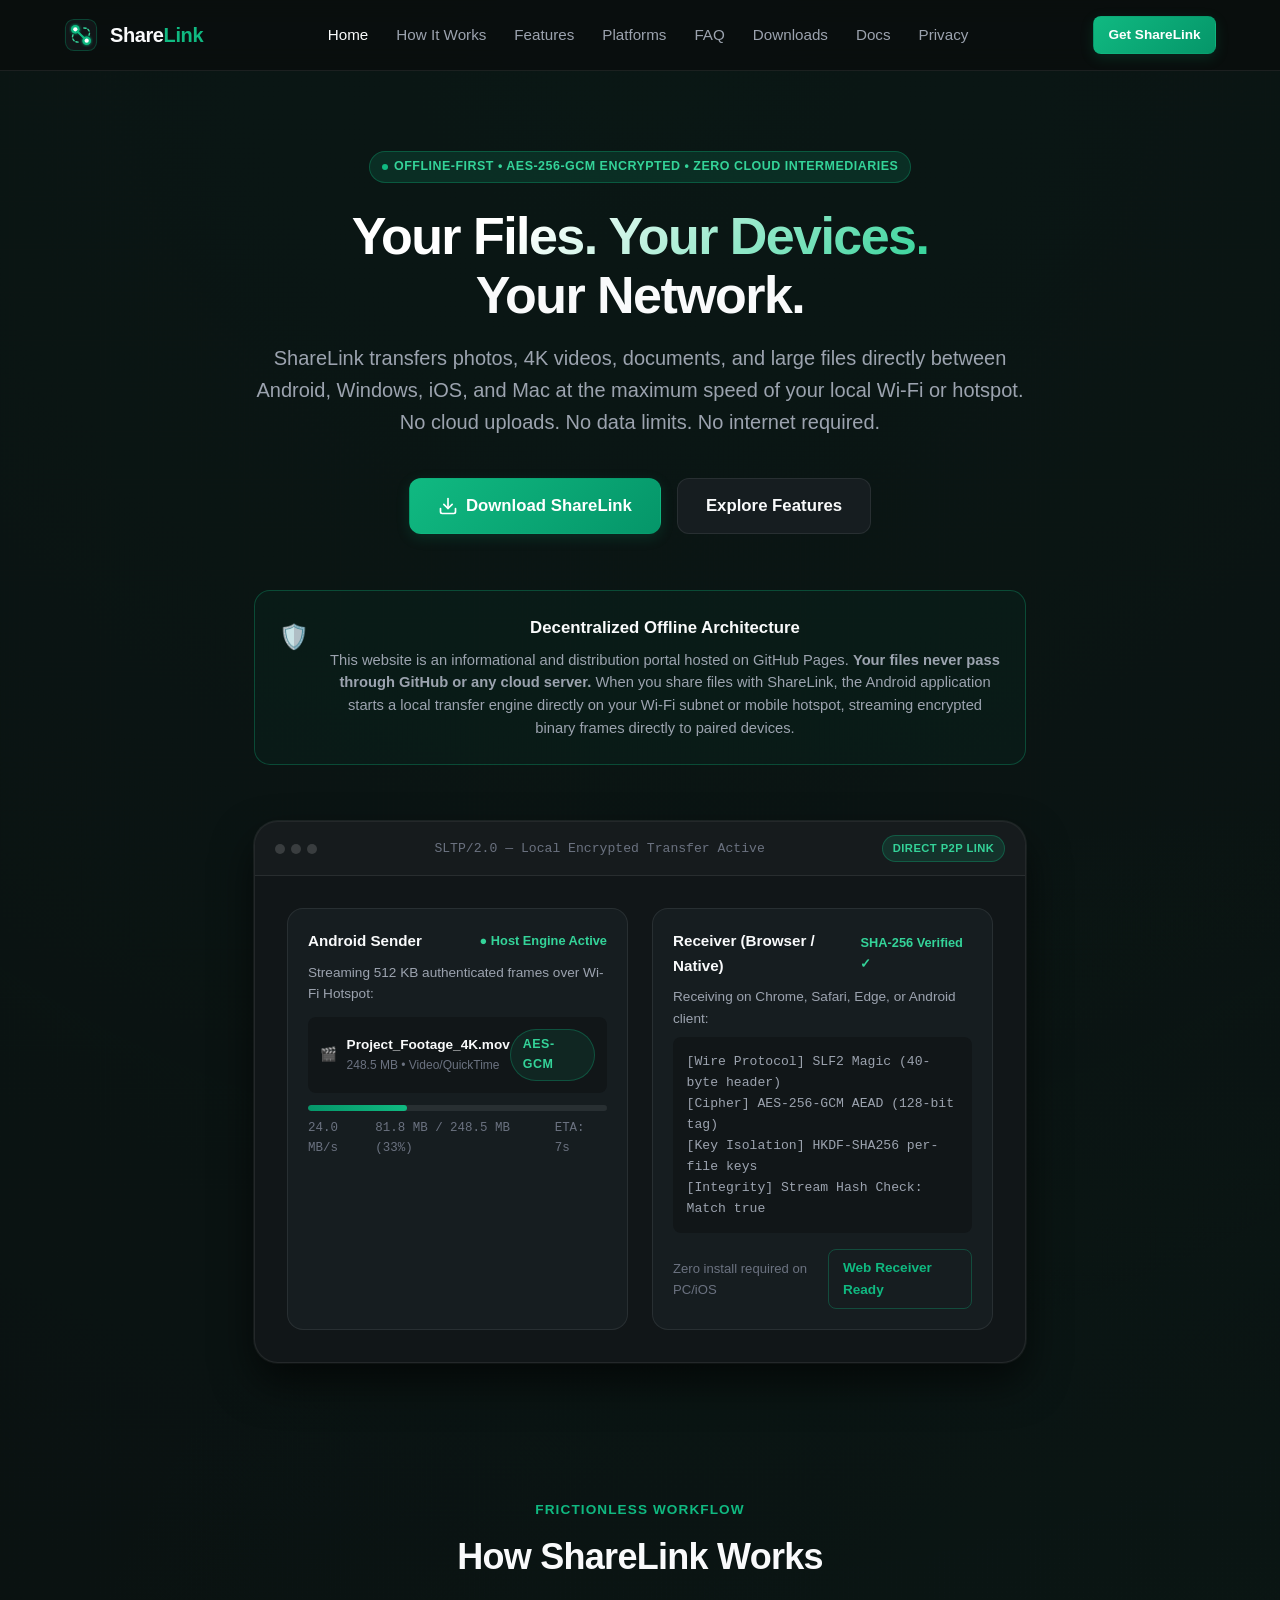
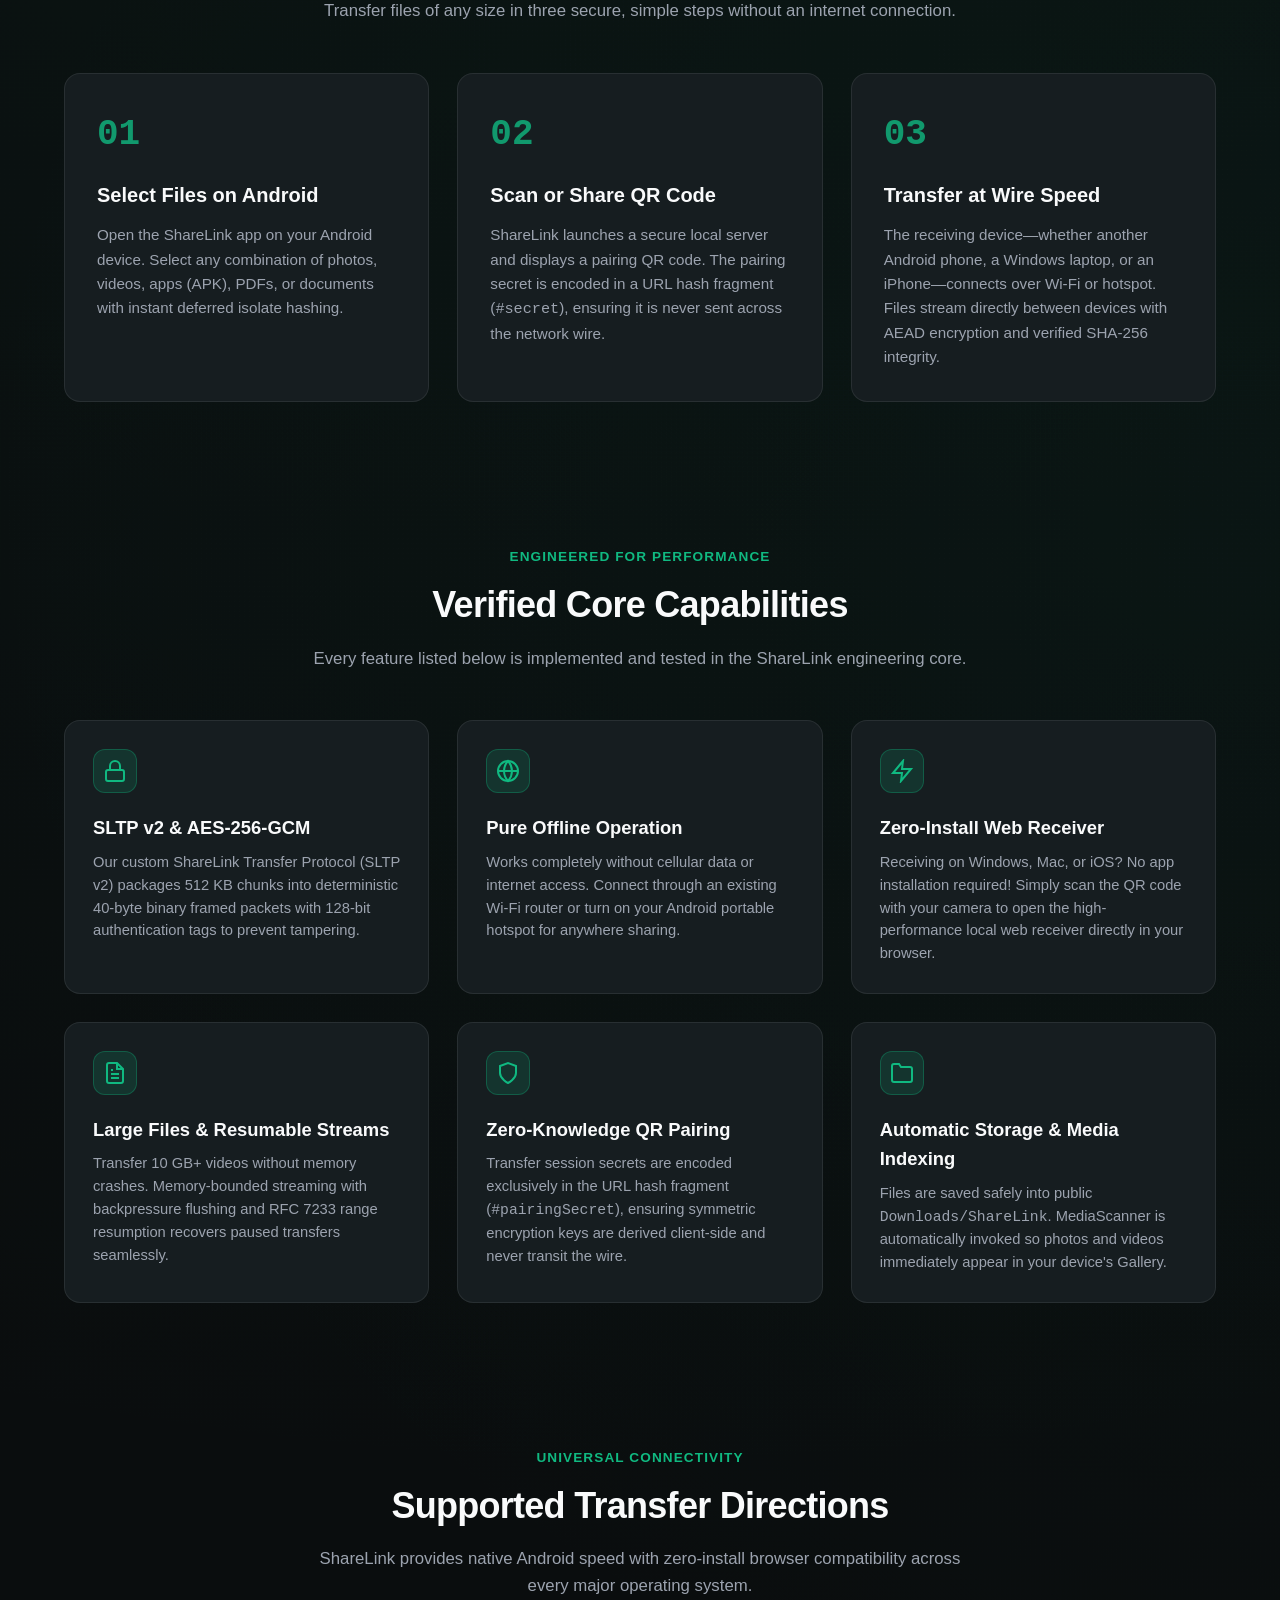
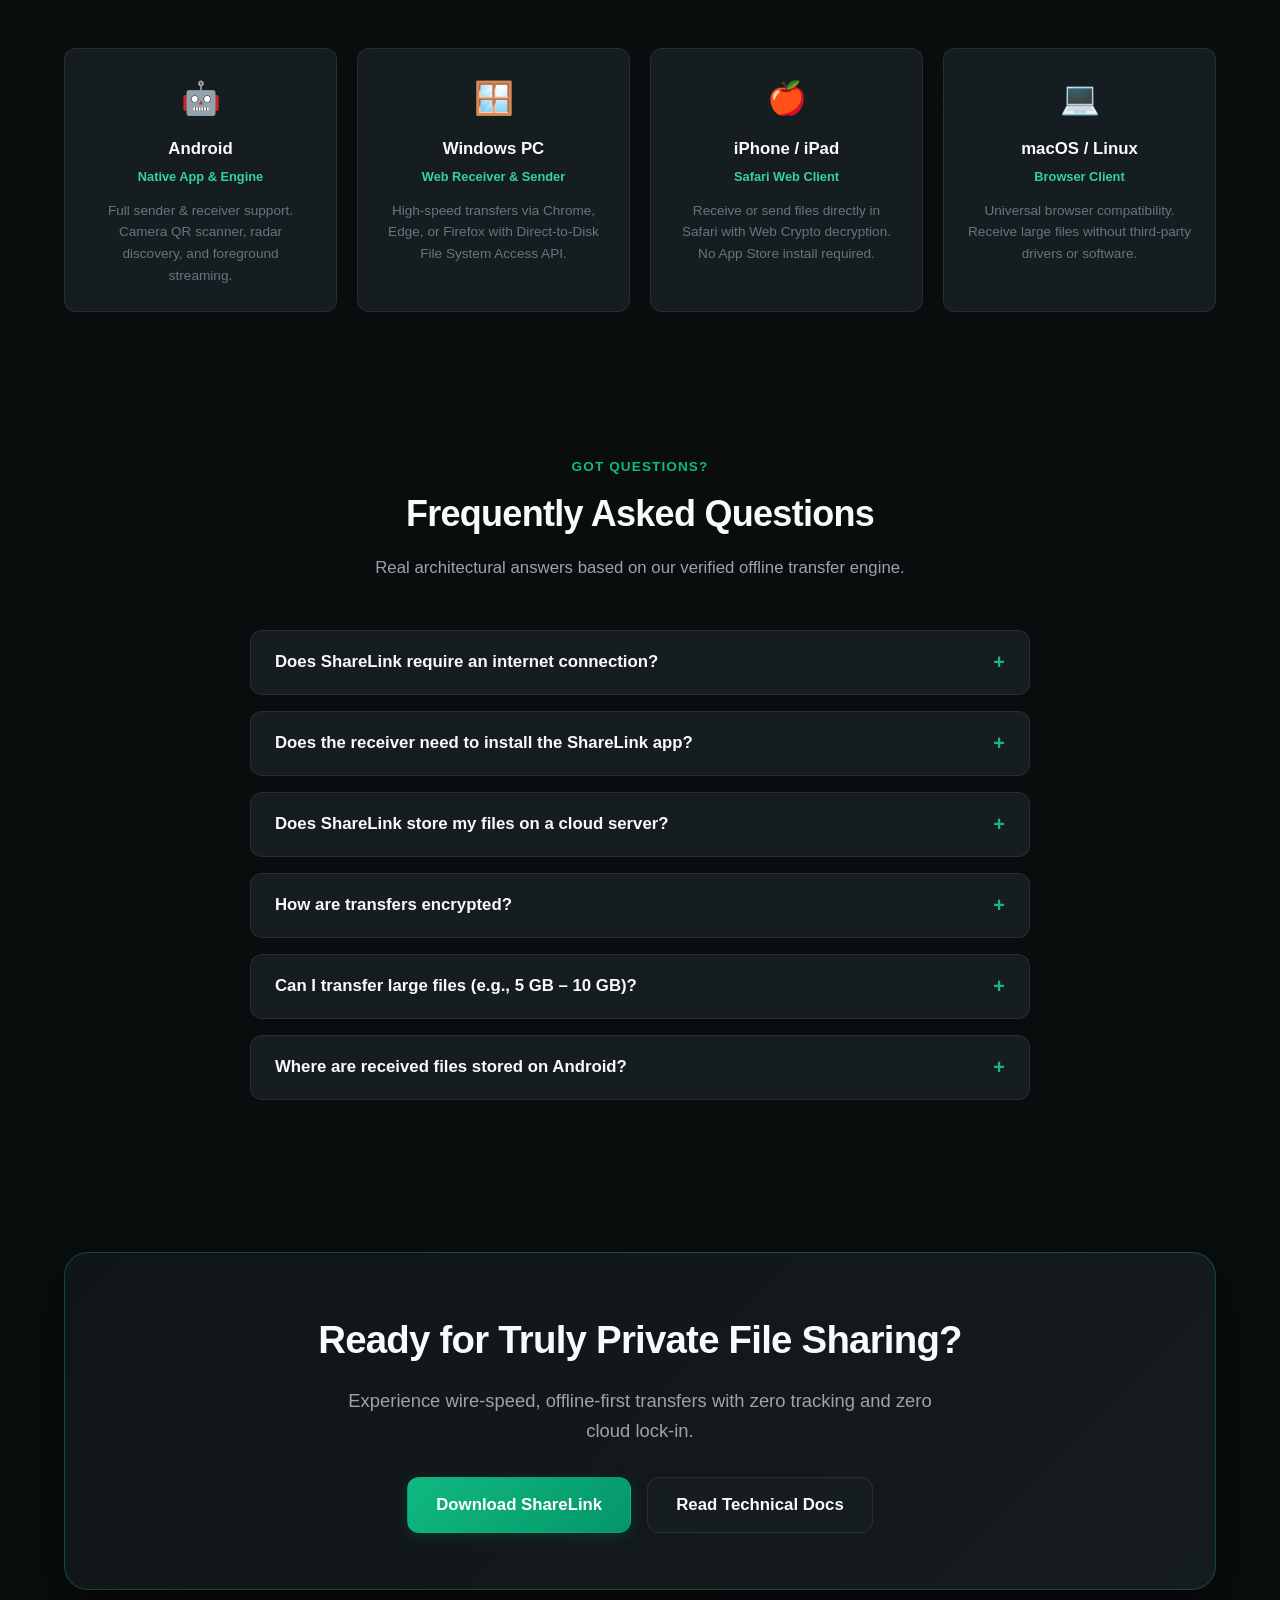
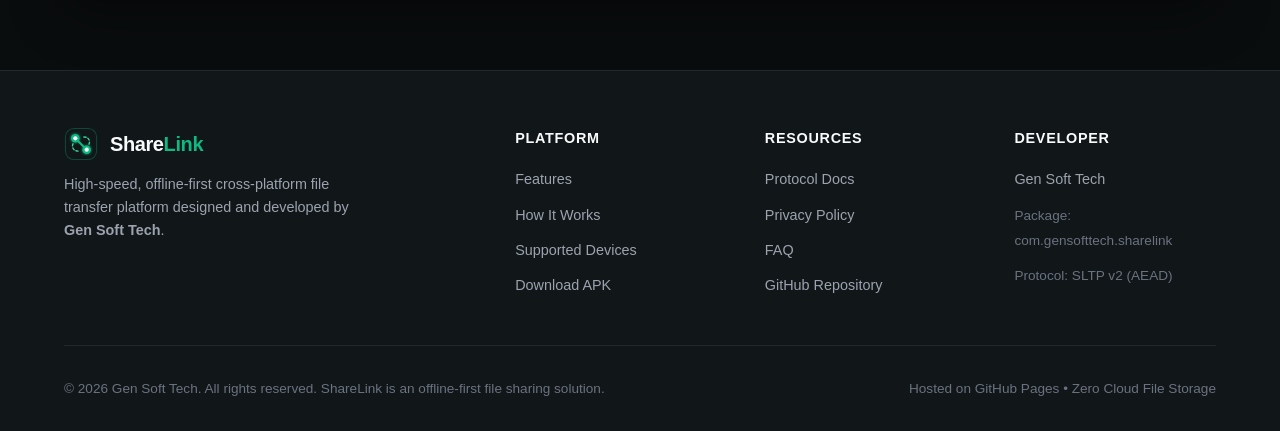
==== index.html @ 9df1578a "feat: initialize official ShareLink public website and GitHub Pages deployment workflow" ====
<!DOCTYPE html>
<html lang="en">
<head>
  <meta charset="UTF-8">
  <meta name="viewport" content="width=device-width, initial-scale=1.0">
  <title>ShareLink — Your Files. Your Devices. Your Network.</title>
  <meta name="description" content="Fast, offline-first cross-platform file sharing by Gen Soft Tech. Transfer large files directly between Android, iOS, Windows, and macOS over local Wi-Fi. No internet required.">
  <link rel="icon" type="image/svg+xml" href="assets/favicon.svg">
  <link rel="stylesheet" href="css/style.css">
</head>
<body>

  <!-- Site Navigation Header -->
  <header class="site-header">
    <div class="container nav-wrapper">
      <a href="./" class="brand-link" aria-label="ShareLink Home">
        <img src="assets/logo.svg" alt="ShareLink Logo" class="brand-logo">
        <span class="brand-name">Share<span>Link</span></span>
      </a>

      <nav>
        <ul class="nav-links" id="navLinks">
          <li><a href="./" class="active">Home</a></li>
          <li><a href="#how-it-works">How It Works</a></li>
          <li><a href="#features">Features</a></li>
          <li><a href="#platforms">Platforms</a></li>
          <li><a href="#faq">FAQ</a></li>
          <li><a href="downloads.html">Downloads</a></li>
          <li><a href="docs.html">Docs</a></li>
          <li><a href="privacy.html">Privacy</a></li>
        </ul>
      </nav>

      <div class="nav-cta">
        <a href="downloads.html" class="btn btn-primary btn-sm">Get ShareLink</a>
        <button class="mobile-menu-toggle" id="mobileMenuBtn" aria-label="Toggle navigation menu">☰</button>
      </div>
    </div>
  </header>

  <!-- Main Hero Section -->
  <main>
    <section class="hero-section">
      <div class="container hero-content">
        <div class="badge">
          <span class="badge-dot"></span>
          Offline-First • AES-256-GCM Encrypted • Zero Cloud Intermediaries
        </div>

        <h1 class="hero-title">
          <span class="text-gradient">Your Files. Your Devices.</span><br>Your Network.
        </h1>

        <p class="hero-subtitle">
          ShareLink transfers photos, 4K videos, documents, and large files directly between Android, Windows, iOS, and Mac at the maximum speed of your local Wi-Fi or hotspot. No cloud uploads. No data limits. No internet required.
        </p>

        <div class="hero-actions">
          <a href="downloads.html" class="btn btn-primary btn-lg">
            <svg width="20" height="20" viewBox="0 0 24 24" fill="none" stroke="currentColor" stroke-width="2" stroke-linecap="round" stroke-linejoin="round">
              <path d="M21 15v4a2 2 0 0 1-2 2H5a2 2 0 0 1-2-2v-4"></path>
              <polyline points="7 10 12 15 17 10"></polyline>
              <line x1="12" y1="15" x2="12" y2="3"></line>
            </svg>
            Download ShareLink
          </a>
          <a href="#features" class="btn btn-secondary btn-lg">Explore Features</a>
        </div>

        <!-- Architecture Distinction Alert -->
        <div class="arch-distinction-banner">
          <div class="banner-icon">🛡️</div>
          <div class="banner-content">
            <h4>Decentralized Offline Architecture</h4>
            <p>
              This website is an informational and distribution portal hosted on GitHub Pages. <strong>Your files never pass through GitHub or any cloud server.</strong> When you share files with ShareLink, the Android application starts a local transfer engine directly on your Wi-Fi subnet or mobile hotspot, streaming encrypted binary frames directly to paired devices.
            </p>
          </div>
        </div>

        <!-- Hero UI Preview Showcase -->
        <div class="preview-container">
          <div class="app-mockup">
            <div class="mockup-header">
              <div class="mockup-dots">
                <span></span><span></span><span></span>
              </div>
              <div class="mockup-title">SLTP/2.0 — Local Encrypted Transfer Active</div>
              <div class="badge" style="font-size: 0.7rem; padding: 0.2rem 0.6rem;">Direct P2P Link</div>
            </div>

            <div class="mockup-body">
              <!-- Sender Pane -->
              <div class="mockup-pane">
                <div class="pane-title">
                  <span>Android Sender</span>
                  <span style="color: var(--accent-light); font-size: 0.8rem;">● Host Engine Active</span>
                </div>
                <p style="font-size: 0.85rem; color: var(--text-secondary); margin-bottom: 0.5rem;">
                  Streaming 512 KB authenticated frames over Wi-Fi Hotspot:
                </p>
                <div class="transfer-file-item">
                  <div class="file-info">
                    <span class="file-icon">🎬</span>
                    <div>
                      <div style="font-weight: 600;">Project_Footage_4K.mov</div>
                      <div style="font-size: 0.75rem; color: var(--text-muted);">248.5 MB • Video/QuickTime</div>
                    </div>
                  </div>
                  <span class="badge" style="background: rgba(16, 185, 129, 0.1);">AES-GCM</span>
                </div>

                <div class="transfer-progress-bar">
                  <div class="progress-fill" id="simProgressFill"></div>
                </div>

                <div class="stats-row">
                  <span id="simSpeed">26.4 MB/s</span>
                  <span id="simBytes">198.2 MB / 248.5 MB (80%)</span>
                  <span>ETA: <span id="simEta">2s</span></span>
                </div>
              </div>

              <!-- Receiver Pane -->
              <div class="mockup-pane">
                <div class="pane-title">
                  <span>Receiver (Browser / Native)</span>
                  <span style="color: var(--accent-light); font-size: 0.8rem;">SHA-256 Verified ✓</span>
                </div>
                <p style="font-size: 0.85rem; color: var(--text-secondary); margin-bottom: 0.5rem;">
                  Receiving on Chrome, Safari, Edge, or Android client:
                </p>
                <div style="background-color: var(--bg-surface); padding: 0.85rem; border-radius: var(--radius-sm); font-size: 0.82rem; font-family: var(--font-mono); color: var(--text-secondary);">
                  <div>[Wire Protocol] SLF2 Magic (40-byte header)</div>
                  <div>[Cipher] AES-256-GCM AEAD (128-bit tag)</div>
                  <div>[Key Isolation] HKDF-SHA256 per-file keys</div>
                  <div>[Integrity] Stream Hash Check: Match true</div>
                </div>
                <div style="margin-top: 1rem; display: flex; justify-content: space-between; align-items: center;">
                  <span style="font-size: 0.82rem; color: var(--text-muted);">Zero install required on PC/iOS</span>
                  <span class="btn btn-outline btn-sm" style="pointer-events: none;">Web Receiver Ready</span>
                </div>
              </div>
            </div>
          </div>
        </div>

      </div>
    </section>

    <!-- How It Works Section -->
    <section class="section" id="how-it-works">
      <div class="container">
        <div class="section-header">
          <div class="section-tag">Frictionless Workflow</div>
          <h2 class="section-title">How ShareLink Works</h2>
          <p class="section-subtitle">Transfer files of any size in three secure, simple steps without an internet connection.</p>
        </div>

        <div class="steps-grid">
          <div class="step-card">
            <div class="step-number">01</div>
            <h3 class="step-title">Select Files on Android</h3>
            <p class="step-desc">
              Open the ShareLink app on your Android device. Select any combination of photos, videos, apps (APK), PDFs, or documents with instant deferred isolate hashing.
            </p>
          </div>

          <div class="step-card">
            <div class="step-number">02</div>
            <h3 class="step-title">Scan or Share QR Code</h3>
            <p class="step-desc">
              ShareLink launches a secure local server and displays a pairing QR code. The pairing secret is encoded in a URL hash fragment (<code>#secret</code>), ensuring it is never sent across the network wire.
            </p>
          </div>

          <div class="step-card">
            <div class="step-number">03</div>
            <h3 class="step-title">Transfer at Wire Speed</h3>
            <p class="step-desc">
              The receiving device—whether another Android phone, a Windows laptop, or an iPhone—connects over Wi-Fi or hotspot. Files stream directly between devices with AEAD encryption and verified SHA-256 integrity.
            </p>
          </div>
        </div>
      </div>
    </section>

    <!-- Verified Features Section -->
    <section class="section" id="features">
      <div class="container">
        <div class="section-header">
          <div class="section-tag">Engineered For Performance</div>
          <h2 class="section-title">Verified Core Capabilities</h2>
          <p class="section-subtitle">Every feature listed below is implemented and tested in the ShareLink engineering core.</p>
        </div>

        <div class="features-grid">
          <div class="feature-card">
            <div class="feature-icon-wrapper">
              <svg width="24" height="24" viewBox="0 0 24 24" fill="none" stroke="currentColor" stroke-width="2"><rect x="3" y="11" width="18" height="11" rx="2" ry="2"></rect><path d="M7 11V7a5 5 0 0 1 10 0v4"></path></svg>
            </div>
            <h3 class="feature-title">SLTP v2 & AES-256-GCM</h3>
            <p class="feature-desc">
              Our custom ShareLink Transfer Protocol (SLTP v2) packages 512 KB chunks into deterministic 40-byte binary framed packets with 128-bit authentication tags to prevent tampering.
            </p>
          </div>

          <div class="feature-card">
            <div class="feature-icon-wrapper">
              <svg width="24" height="24" viewBox="0 0 24 24" fill="none" stroke="currentColor" stroke-width="2"><circle cx="12" cy="12" r="10"></circle><line x1="2" y1="12" x2="22" y2="12"></line><path d="M12 2a15.3 15.3 0 0 1 4 10 15.3 15.3 0 0 1-4 10 15.3 15.3 0 0 1-4-10 15.3 15.3 0 0 1 4-10z"></path></svg>
            </div>
            <h3 class="feature-title">Pure Offline Operation</h3>
            <p class="feature-desc">
              Works completely without cellular data or internet access. Connect through an existing Wi-Fi router or turn on your Android portable hotspot for anywhere sharing.
            </p>
          </div>

          <div class="feature-card">
            <div class="feature-icon-wrapper">
              <svg width="24" height="24" viewBox="0 0 24 24" fill="none" stroke="currentColor" stroke-width="2"><polygon points="13 2 3 14 12 14 11 22 21 10 12 10 13 2"></polygon></svg>
            </div>
            <h3 class="feature-title">Zero-Install Web Receiver</h3>
            <p class="feature-desc">
              Receiving on Windows, Mac, or iOS? No app installation required! Simply scan the QR code with your camera to open the high-performance local web receiver directly in your browser.
            </p>
          </div>

          <div class="feature-card">
            <div class="feature-icon-wrapper">
              <svg width="24" height="24" viewBox="0 0 24 24" fill="none" stroke="currentColor" stroke-width="2"><path d="M14 2H6a2 2 0 0 0-2 2v16a2 2 0 0 0 2 2h12a2 2 0 0 0 2-2V8z"></path><polyline points="14 2 14 8 20 8"></polyline><line x1="16" y1="13" x2="8" y2="13"></line><line x1="16" y1="17" x2="8" y2="17"></line><polyline points="10 9 9 9 8 9"></polyline></svg>
            </div>
            <h3 class="feature-title">Large Files & Resumable Streams</h3>
            <p class="feature-desc">
              Transfer 10 GB+ videos without memory crashes. Memory-bounded streaming with backpressure flushing and RFC 7233 range resumption recovers paused transfers seamlessly.
            </p>
          </div>

          <div class="feature-card">
            <div class="feature-icon-wrapper">
              <svg width="24" height="24" viewBox="0 0 24 24" fill="none" stroke="currentColor" stroke-width="2"><path d="M12 22s8-4 8-10V5l-8-3-8 3v7c0 6 8 10 8 10z"></path></svg>
            </div>
            <h3 class="feature-title">Zero-Knowledge QR Pairing</h3>
            <p class="feature-desc">
              Transfer session secrets are encoded exclusively in the URL hash fragment (<code>#pairingSecret</code>), ensuring symmetric encryption keys are derived client-side and never transit the wire.
            </p>
          </div>

          <div class="feature-card">
            <div class="feature-icon-wrapper">
              <svg width="24" height="24" viewBox="0 0 24 24" fill="none" stroke="currentColor" stroke-width="2"><path d="M22 19a2 2 0 0 1-2 2H4a2 2 0 0 1-2-2V5a2 2 0 0 1 2-2h5l2 3h9a2 2 0 0 1 2 2z"></path></svg>
            </div>
            <h3 class="feature-title">Automatic Storage & Media Indexing</h3>
            <p class="feature-desc">
              Files are saved safely into public <code>Downloads/ShareLink</code>. MediaScanner is automatically invoked so photos and videos immediately appear in your device's Gallery.
            </p>
          </div>
        </div>
      </div>
    </section>

    <!-- Platform Support Section -->
    <section class="section" id="platforms">
      <div class="container">
        <div class="section-header">
          <div class="section-tag">Universal Connectivity</div>
          <h2 class="section-title">Supported Transfer Directions</h2>
          <p class="section-subtitle">ShareLink provides native Android speed with zero-install browser compatibility across every major operating system.</p>
        </div>

        <div class="platforms-grid">
          <div class="platform-card">
            <div class="platform-icon">🤖</div>
            <div class="platform-name">Android</div>
            <div class="platform-mode">Native App &amp; Engine</div>
            <p class="platform-desc">Full sender &amp; receiver support. Camera QR scanner, radar discovery, and foreground streaming.</p>
          </div>

          <div class="platform-card">
            <div class="platform-icon">🪟</div>
            <div class="platform-name">Windows PC</div>
            <div class="platform-mode">Web Receiver &amp; Sender</div>
            <p class="platform-desc">High-speed transfers via Chrome, Edge, or Firefox with Direct-to-Disk File System Access API.</p>
          </div>

          <div class="platform-card">
            <div class="platform-icon">🍎</div>
            <div class="platform-name">iPhone / iPad</div>
            <div class="platform-mode">Safari Web Client</div>
            <p class="platform-desc">Receive or send files directly in Safari with Web Crypto decryption. No App Store install required.</p>
          </div>

          <div class="platform-card">
            <div class="platform-icon">💻</div>
            <div class="platform-name">macOS / Linux</div>
            <div class="platform-mode">Browser Client</div>
            <p class="platform-desc">Universal browser compatibility. Receive large files without third-party drivers or software.</p>
          </div>
        </div>
      </div>
    </section>

    <!-- FAQ Accordion Section -->
    <section class="section" id="faq">
      <div class="container">
        <div class="section-header">
          <div class="section-tag">Got Questions?</div>
          <h2 class="section-title">Frequently Asked Questions</h2>
          <p class="section-subtitle">Real architectural answers based on our verified offline transfer engine.</p>
        </div>

        <div class="faq-list">
          <div class="faq-item">
            <button class="faq-question">
              <span>Does ShareLink require an internet connection?</span>
              <span class="faq-icon">+</span>
            </button>
            <div class="faq-answer">
              <p>No. ShareLink is 100% offline-first. Transfers take place directly over your local Wi-Fi network or an Android portable mobile hotspot. No internet access or mobile data is ever used.</p>
            </div>
          </div>

          <div class="faq-item">
            <button class="faq-question">
              <span>Does the receiver need to install the ShareLink app?</span>
              <span class="faq-icon">+</span>
            </button>
            <div class="faq-answer">
              <p>Only if transferring Android-to-Android natively! For Windows, Mac, iOS, or other platforms, the receiver simply scans the QR code with their camera and opens ShareLink's built-in Web Receiver in their browser. Zero software installation is needed.</p>
            </div>
          </div>

          <div class="faq-item">
            <button class="faq-question">
              <span>Does ShareLink store my files on a cloud server?</span>
              <span class="faq-icon">+</span>
            </button>
            <div class="faq-answer">
              <p>Never. ShareLink has zero cloud servers, zero database backends, and zero accounts. Files travel exclusively peer-to-peer over the local link from sender RAM/disk to receiver RAM/disk.</p>
            </div>
          </div>

          <div class="faq-item">
            <button class="faq-question">
              <span>How are transfers encrypted?</span>
              <span class="faq-icon">+</span>
            </button>
            <div class="faq-answer">
              <p>ShareLink uses authenticated AES-256-GCM encryption with per-file HKDF-SHA256 derived keys and monotonic 96-bit nonces. The encryption key is derived using an out-of-band secret from the QR code hash fragment, ensuring wire eavesdroppers cannot decrypt the data.</p>
            </div>
          </div>

          <div class="faq-item">
            <button class="faq-question">
              <span>Can I transfer large files (e.g., 5 GB – 10 GB)?</span>
              <span class="faq-icon">+</span>
            </button>
            <div class="faq-answer">
              <p>Yes. Our transfer engine operates with 512 KB streaming frames, socket backpressure flushing, and bounded memory buffers. We have benchmarked files over 1 GB with stable peak RSS under 180 MB.</p>
            </div>
          </div>

          <div class="faq-item">
            <button class="faq-question">
              <span>Where are received files stored on Android?</span>
              <span class="faq-icon">+</span>
            </button>
            <div class="faq-answer">
              <p>Files are stored directly in your public <code>Downloads/ShareLink</code> folder. Received photos and videos are automatically indexed using the Android MediaScanner so they immediately show up in your Photos/Gallery app.</p>
            </div>
          </div>
        </div>
      </div>
    </section>

    <!-- Bottom Call-to-Action -->
    <section class="cta-section">
      <div class="container">
        <div class="cta-box">
          <h2 class="cta-title">Ready for Truly Private File Sharing?</h2>
          <p class="cta-subtitle">
            Experience wire-speed, offline-first transfers with zero tracking and zero cloud lock-in.
          </p>
          <div style="display: flex; gap: 1rem; justify-content: center; flex-wrap: wrap;">
            <a href="downloads.html" class="btn btn-primary btn-lg">Download ShareLink</a>
            <a href="docs.html" class="btn btn-secondary btn-lg">Read Technical Docs</a>
          </div>
        </div>
      </div>
    </section>
  </main>

  <!-- Site Footer -->
  <footer class="site-footer">
    <div class="container">
      <div class="footer-grid">
        <div class="footer-brand">
          <a href="./" class="brand-link">
            <img src="assets/logo.svg" alt="ShareLink Logo" class="brand-logo">
            <span class="brand-name">Share<span>Link</span></span>
          </a>
          <p>
            High-speed, offline-first cross-platform file transfer platform designed and developed by <strong>Gen Soft Tech</strong>.
          </p>
        </div>

        <div class="footer-col">
          <h5>Platform</h5>
          <ul>
            <li><a href="./#features">Features</a></li>
            <li><a href="./#how-it-works">How It Works</a></li>
            <li><a href="./#platforms">Supported Devices</a></li>
            <li><a href="downloads.html">Download APK</a></li>
          </ul>
        </div>

        <div class="footer-col">
          <h5>Resources</h5>
          <ul>
            <li><a href="docs.html">Protocol Docs</a></li>
            <li><a href="privacy.html">Privacy Policy</a></li>
            <li><a href="./#faq">FAQ</a></li>
            <li><a href="https://github.com/gengadharan4656/sharelink" target="_blank" rel="noopener">GitHub Repository</a></li>
          </ul>
        </div>

        <div class="footer-col">
          <h5>Developer</h5>
          <ul>
            <li><span style="color: var(--text-secondary); font-size: 0.9rem;">Gen Soft Tech</span></li>
            <li><span style="color: var(--text-muted); font-size: 0.85rem;">Package: com.gensofttech.sharelink</span></li>
            <li><span style="color: var(--text-muted); font-size: 0.85rem;">Protocol: SLTP v2 (AEAD)</span></li>
          </ul>
        </div>
      </div>

      <div class="footer-bottom">
        <div>&copy; 2026 Gen Soft Tech. All rights reserved. ShareLink is an offline-first file sharing solution.</div>
        <div>Hosted on GitHub Pages • Zero Cloud File Storage</div>
      </div>
    </div>
  </footer>

  <script src="js/main.js"></script>
</body>
</html>
---- css/style.css ----
/* ShareLink — Official Web Platform CSS (Gen Soft Tech) */
:root {
  --bg-primary: #0A0D0E;
  --bg-surface: #111618;
  --bg-card: #161D20;
  --bg-card-hover: #1C2529;
  --border-color: rgba(255, 255, 255, 0.08);
  --border-accent: rgba(16, 185, 129, 0.3);
  --accent-primary: #10B981;
  --accent-secondary: #059669;
  --accent-glow: rgba(16, 185, 129, 0.15);
  --accent-light: #34D399;
  --text-primary: #F9FAFB;
  --text-secondary: #9CA3AF;
  --text-muted: #6B7280;
  --font-stack: -apple-system, BlinkMacSystemFont, "Segoe UI", Roboto, "Helvetica Neue", Arial, sans-serif;
  --font-mono: ui-monospace, SFMono-Regular, Menlo, Monaco, Consolas, "Liberation Mono", monospace;
  --radius-sm: 8px;
  --radius-md: 12px;
  --radius-lg: 16px;
  --radius-xl: 24px;
  --transition-fast: 0.2s cubic-bezier(0.4, 0, 0.2, 1);
  --transition-smooth: 0.3s cubic-bezier(0.4, 0, 0.2, 1);
  --max-width: 1200px;
}

*, *::before, *::after {
  box-sizing: border-box;
  margin: 0;
  padding: 0;
}

html {
  scroll-behavior: smooth;
  font-family: var(--font-stack);
  background-color: var(--bg-primary);
  color: var(--text-primary);
  line-height: 1.6;
}

body {
  min-height: 100vh;
  display: flex;
  flex-direction: column;
  overflow-x: hidden;
  background: radial-gradient(circle at 50% 0%, rgba(16, 185, 129, 0.06) 0%, transparent 60%),
              radial-gradient(circle at 100% 40%, rgba(16, 185, 129, 0.03) 0%, transparent 40%),
              var(--bg-primary);
}

a {
  color: inherit;
  text-decoration: none;
}

/* Container */
.container {
  width: 100%;
  max-width: var(--max-width);
  margin: 0 auto;
  padding: 0 1.5rem;
}

/* Header & Nav */
header.site-header {
  position: sticky;
  top: 0;
  z-index: 100;
  background-color: rgba(10, 13, 14, 0.85);
  backdrop-filter: blur(12px);
  -webkit-backdrop-filter: blur(12px);
  border-bottom: 1px solid var(--border-color);
  padding: 1rem 0;
}

.nav-wrapper {
  display: flex;
  align-items: center;
  justify-content: space-between;
}

.brand-link {
  display: flex;
  align-items: center;
  gap: 0.75rem;
  font-weight: 700;
  font-size: 1.25rem;
  letter-spacing: -0.02em;
}

.brand-logo {
  width: 34px;
  height: 34px;
  flex-shrink: 0;
}

.brand-name {
  color: var(--text-primary);
}

.brand-name span {
  color: var(--accent-primary);
}

.nav-links {
  display: flex;
  align-items: center;
  gap: 1.75rem;
  list-style: none;
}

.nav-links a {
  font-size: 0.95rem;
  color: var(--text-secondary);
  transition: color var(--transition-fast);
  font-weight: 500;
}

.nav-links a:hover,
.nav-links a.active {
  color: var(--text-primary);
}

.nav-cta {
  display: flex;
  align-items: center;
  gap: 1rem;
}

.mobile-menu-toggle {
  display: none;
  background: none;
  border: none;
  color: var(--text-primary);
  font-size: 1.5rem;
  cursor: pointer;
  padding: 0.5rem;
}

/* Buttons */
.btn {
  display: inline-flex;
  align-items: center;
  justify-content: center;
  gap: 0.5rem;
  font-size: 0.95rem;
  font-weight: 600;
  padding: 0.65rem 1.25rem;
  border-radius: var(--radius-sm);
  transition: all var(--transition-fast);
  cursor: pointer;
  border: 1px solid transparent;
}

.btn-primary {
  background: linear-gradient(135deg, var(--accent-primary), var(--accent-secondary));
  color: #FFFFFF;
  box-shadow: 0 4px 14px var(--accent-glow);
}

.btn-primary:hover {
  background: linear-gradient(135deg, var(--accent-light), var(--accent-primary));
  box-shadow: 0 6px 20px rgba(16, 185, 129, 0.25);
  transform: translateY(-1px);
}

.btn-secondary {
  background-color: var(--bg-card);
  color: var(--text-primary);
  border-color: var(--border-color);
}

.btn-secondary:hover {
  background-color: var(--bg-card-hover);
  border-color: rgba(255, 255, 255, 0.15);
  transform: translateY(-1px);
}

.btn-outline {
  background: transparent;
  color: var(--accent-primary);
  border-color: var(--border-accent);
}

.btn-outline:hover {
  background: var(--accent-glow);
  border-color: var(--accent-primary);
}

.btn-sm {
  font-size: 0.85rem;
  padding: 0.45rem 0.9rem;
}

.btn-lg {
  font-size: 1.05rem;
  padding: 0.85rem 1.75rem;
  border-radius: var(--radius-md);
}

/* Badge */
.badge {
  display: inline-flex;
  align-items: center;
  gap: 0.4rem;
  font-size: 0.78rem;
  font-weight: 600;
  padding: 0.3rem 0.75rem;
  border-radius: 9999px;
  background-color: var(--accent-glow);
  color: var(--accent-light);
  border: 1px solid var(--border-accent);
  text-transform: uppercase;
  letter-spacing: 0.04em;
}

.badge-dot {
  width: 6px;
  height: 6px;
  background-color: var(--accent-primary);
  border-radius: 50%;
  animation: pulse 2s infinite;
}

@keyframes pulse {
  0%, 100% { opacity: 1; transform: scale(1); }
  50% { opacity: 0.4; transform: scale(0.85); }
}

/* Hero Section */
.hero-section {
  padding: 5rem 0 4rem;
  text-align: center;
}

.hero-content {
  max-width: 820px;
  margin: 0 auto;
}

.hero-title {
  font-size: 3.25rem;
  font-weight: 800;
  letter-spacing: -0.03em;
  line-height: 1.15;
  margin: 1.5rem 0 1rem;
}

.hero-title .text-gradient {
  background: linear-gradient(135deg, #FFFFFF 30%, var(--accent-light) 100%);
  -webkit-background-clip: text;
  -webkit-text-fill-color: transparent;
}

.hero-subtitle {
  font-size: 1.25rem;
  color: var(--text-secondary);
  line-height: 1.6;
  margin-bottom: 2.5rem;
}

.hero-actions {
  display: flex;
  align-items: center;
  justify-content: center;
  gap: 1rem;
  margin-bottom: 3rem;
  flex-wrap: wrap;
}

/* Hero Preview Mockup */
.preview-container {
  margin-top: 2rem;
  perspective: 1000px;
}

.app-mockup {
  background-color: var(--bg-surface);
  border: 1px solid var(--border-color);
  border-radius: var(--radius-xl);
  overflow: hidden;
  box-shadow: 0 20px 40px rgba(0, 0, 0, 0.6), 0 0 0 1px var(--border-color);
}

.mockup-header {
  background-color: rgba(255, 255, 255, 0.02);
  border-bottom: 1px solid var(--border-color);
  padding: 0.85rem 1.25rem;
  display: flex;
  align-items: center;
  justify-content: space-between;
}

.mockup-dots {
  display: flex;
  gap: 6px;
}

.mockup-dots span {
  width: 10px;
  height: 10px;
  border-radius: 50%;
  background-color: rgba(255, 255, 255, 0.15);
}

.mockup-title {
  font-size: 0.82rem;
  font-family: var(--font-mono);
  color: var(--text-muted);
}

.mockup-body {
  padding: 2rem;
  display: grid;
  grid-template-columns: 1fr 1fr;
  gap: 1.5rem;
  text-align: left;
}

.mockup-pane {
  background-color: var(--bg-card);
  border: 1px solid var(--border-color);
  border-radius: var(--radius-lg);
  padding: 1.25rem;
}

.pane-title {
  font-size: 0.95rem;
  font-weight: 600;
  margin-bottom: 0.5rem;
  display: flex;
  align-items: center;
  justify-content: space-between;
}

.transfer-file-item {
  display: flex;
  align-items: center;
  justify-content: space-between;
  padding: 0.75rem;
  background-color: var(--bg-surface);
  border-radius: var(--radius-sm);
  margin-top: 0.75rem;
  font-size: 0.85rem;
}

.file-info {
  display: flex;
  align-items: center;
  gap: 0.6rem;
}

.file-icon {
  color: var(--accent-primary);
}

.transfer-progress-bar {
  width: 100%;
  height: 6px;
  background-color: rgba(255, 255, 255, 0.08);
  border-radius: 9999px;
  overflow: hidden;
  margin-top: 0.75rem;
}

.progress-fill {
  width: 82%;
  height: 100%;
  background: linear-gradient(90deg, var(--accent-secondary), var(--accent-primary));
  border-radius: 9999px;
}

.stats-row {
  display: flex;
  justify-content: space-between;
  margin-top: 0.5rem;
  font-size: 0.78rem;
  color: var(--text-muted);
  font-family: var(--font-mono);
}

/* Architecture Distinction Banner */
.arch-distinction-banner {
  background-color: rgba(16, 185, 129, 0.04);
  border: 1px solid var(--border-accent);
  border-radius: var(--radius-lg);
  padding: 1.5rem;
  margin: 3.5rem 0;
  display: flex;
  align-items: flex-start;
  gap: 1.25rem;
}

.banner-icon {
  font-size: 1.5rem;
  color: var(--accent-primary);
  flex-shrink: 0;
  margin-top: 0.15rem;
}

.banner-content h4 {
  font-size: 1.05rem;
  font-weight: 700;
  color: var(--text-primary);
  margin-bottom: 0.4rem;
}

.banner-content p {
  font-size: 0.92rem;
  color: var(--text-secondary);
  line-height: 1.55;
}

/* Sections */
.section {
  padding: 4.5rem 0;
}

.section-header {
  text-align: center;
  max-width: 680px;
  margin: 0 auto 3rem;
}

.section-tag {
  color: var(--accent-primary);
  font-size: 0.85rem;
  font-weight: 700;
  text-transform: uppercase;
  letter-spacing: 0.08em;
  margin-bottom: 0.5rem;
}

.section-title {
  font-size: 2.25rem;
  font-weight: 750;
  letter-spacing: -0.02em;
  margin-bottom: 0.75rem;
}

.section-subtitle {
  color: var(--text-secondary);
  font-size: 1.05rem;
}

/* Steps Grid */
.steps-grid {
  display: grid;
  grid-template-columns: repeat(3, 1fr);
  gap: 1.75rem;
}

.step-card {
  background-color: var(--bg-card);
  border: 1px solid var(--border-color);
  border-radius: var(--radius-lg);
  padding: 2rem;
  position: relative;
  transition: all var(--transition-smooth);
}

.step-card:hover {
  border-color: var(--border-accent);
  transform: translateY(-3px);
  box-shadow: 0 10px 25px rgba(0, 0, 0, 0.4);
}

.step-number {
  font-size: 2.25rem;
  font-weight: 800;
  color: var(--accent-primary);
  opacity: 0.8;
  margin-bottom: 1rem;
  font-family: var(--font-mono);
}

.step-title {
  font-size: 1.25rem;
  font-weight: 700;
  margin-bottom: 0.75rem;
}

.step-desc {
  color: var(--text-secondary);
  font-size: 0.95rem;
  line-height: 1.6;
}

/* Features Grid */
.features-grid {
  display: grid;
  grid-template-columns: repeat(3, 1fr);
  gap: 1.75rem;
}

.feature-card {
  background-color: var(--bg-card);
  border: 1px solid var(--border-color);
  border-radius: var(--radius-lg);
  padding: 1.75rem;
  transition: all var(--transition-smooth);
}

.feature-card:hover {
  border-color: var(--border-accent);
  background-color: var(--bg-card-hover);
  transform: translateY(-2px);
}

.feature-icon-wrapper {
  width: 44px;
  height: 44px;
  border-radius: var(--radius-md);
  background-color: var(--accent-glow);
  border: 1px solid var(--border-accent);
  display: flex;
  align-items: center;
  justify-content: center;
  color: var(--accent-primary);
  margin-bottom: 1.25rem;
}

.feature-title {
  font-size: 1.15rem;
  font-weight: 650;
  margin-bottom: 0.5rem;
}

.feature-desc {
  color: var(--text-secondary);
  font-size: 0.92rem;
  line-height: 1.55;
}

/* Platform Support Table / Cards */
.platforms-grid {
  display: grid;
  grid-template-columns: repeat(4, 1fr);
  gap: 1.25rem;
}

.platform-card {
  background-color: var(--bg-card);
  border: 1px solid var(--border-color);
  border-radius: var(--radius-md);
  padding: 1.5rem;
  text-align: center;
  transition: border-color var(--transition-fast);
}

.platform-card:hover {
  border-color: var(--border-accent);
}

.platform-icon {
  font-size: 2rem;
  margin-bottom: 0.75rem;
}

.platform-name {
  font-size: 1.05rem;
  font-weight: 650;
  margin-bottom: 0.25rem;
}

.platform-mode {
  font-size: 0.8rem;
  color: var(--accent-light);
  font-weight: 600;
  margin-bottom: 0.75rem;
}

.platform-desc {
  font-size: 0.85rem;
  color: var(--text-muted);
}

/* FAQ Accordion */
.faq-list {
  max-width: 780px;
  margin: 0 auto;
  display: flex;
  flex-direction: column;
  gap: 1rem;
}

.faq-item {
  background-color: var(--bg-card);
  border: 1px solid var(--border-color);
  border-radius: var(--radius-md);
  overflow: hidden;
  transition: border-color var(--transition-fast);
}

.faq-item:hover {
  border-color: rgba(255, 255, 255, 0.15);
}

.faq-question {
  width: 100%;
  padding: 1.25rem 1.5rem;
  background: none;
  border: none;
  color: var(--text-primary);
  font-size: 1.05rem;
  font-weight: 600;
  text-align: left;
  display: flex;
  align-items: center;
  justify-content: space-between;
  cursor: pointer;
  gap: 1rem;
}

.faq-icon {
  color: var(--accent-primary);
  transition: transform var(--transition-fast);
  font-size: 1.25rem;
  flex-shrink: 0;
}

.faq-item.open .faq-icon {
  transform: rotate(45deg);
}

.faq-answer {
  max-height: 0;
  overflow: hidden;
  transition: max-height var(--transition-smooth);
  padding: 0 1.5rem;
  color: var(--text-secondary);
  font-size: 0.95rem;
  line-height: 1.6;
}

.faq-item.open .faq-answer {
  max-height: 300px;
  padding-bottom: 1.25rem;
}

/* CTA Section */
.cta-section {
  padding: 5rem 0;
  text-align: center;
}

.cta-box {
  background: linear-gradient(135deg, rgba(17, 22, 24, 0.95), rgba(22, 29, 32, 0.95));
  border: 1px solid var(--border-accent);
  border-radius: var(--radius-xl);
  padding: 3.5rem 2rem;
  position: relative;
  overflow: hidden;
  box-shadow: 0 20px 50px rgba(0, 0, 0, 0.5);
}

.cta-title {
  font-size: 2.4rem;
  font-weight: 800;
  letter-spacing: -0.02em;
  margin-bottom: 1rem;
}

.cta-subtitle {
  font-size: 1.15rem;
  color: var(--text-secondary);
  max-width: 600px;
  margin: 0 auto 2rem;
}

/* Footer */
footer.site-footer {
  margin-top: auto;
  background-color: var(--bg-surface);
  border-top: 1px solid var(--border-color);
  padding: 3.5rem 0 2rem;
}

.footer-grid {
  display: grid;
  grid-template-columns: 2fr 1fr 1fr 1fr;
  gap: 3rem;
  margin-bottom: 3rem;
}

.footer-brand p {
  color: var(--text-secondary);
  font-size: 0.9rem;
  margin-top: 0.75rem;
  max-width: 300px;
}

.footer-col h5 {
  font-size: 0.9rem;
  font-weight: 700;
  text-transform: uppercase;
  letter-spacing: 0.05em;
  color: var(--text-primary);
  margin-bottom: 1rem;
}

.footer-col ul {
  list-style: none;
  display: flex;
  flex-direction: column;
  gap: 0.6rem;
}

.footer-col a {
  color: var(--text-secondary);
  font-size: 0.9rem;
  transition: color var(--transition-fast);
}

.footer-col a:hover {
  color: var(--accent-primary);
}

.footer-bottom {
  border-top: 1px solid var(--border-color);
  padding-top: 2rem;
  display: flex;
  align-items: center;
  justify-content: space-between;
  color: var(--text-muted);
  font-size: 0.85rem;
  flex-wrap: wrap;
  gap: 1rem;
}

/* Downloads & Document Pages Specific Styles */
.page-header {
  padding: 4rem 0 2.5rem;
  text-align: center;
}

.page-title {
  font-size: 2.8rem;
  font-weight: 800;
  letter-spacing: -0.02em;
  margin-bottom: 0.75rem;
}

.page-subtitle {
  font-size: 1.15rem;
  color: var(--text-secondary);
  max-width: 620px;
  margin: 0 auto;
}

.download-card {
  background-color: var(--bg-card);
  border: 1px solid var(--border-color);
  border-radius: var(--radius-xl);
  padding: 2.5rem;
  max-width: 760px;
  margin: 0 auto 3rem;
}

.download-header {
  display: flex;
  align-items: center;
  justify-content: space-between;
  border-bottom: 1px solid var(--border-color);
  padding-bottom: 1.5rem;
  margin-bottom: 1.5rem;
  flex-wrap: wrap;
  gap: 1rem;
}

.download-details-grid {
  display: grid;
  grid-template-columns: repeat(3, 1fr);
  gap: 1.25rem;
  margin-bottom: 2rem;
}

.detail-item {
  background-color: var(--bg-surface);
  border-radius: var(--radius-sm);
  padding: 1rem;
  border: 1px solid var(--border-color);
}

.detail-label {
  font-size: 0.75rem;
  color: var(--text-muted);
  text-transform: uppercase;
  letter-spacing: 0.05em;
  font-weight: 600;
}

.detail-val {
  font-size: 1rem;
  font-weight: 650;
  color: var(--text-primary);
  margin-top: 0.25rem;
  font-family: var(--font-mono);
}

.doc-content {
  max-width: 820px;
  margin: 0 auto 4rem;
  background-color: var(--bg-card);
  border: 1px solid var(--border-color);
  border-radius: var(--radius-xl);
  padding: 3rem;
}

.doc-content h2 {
  font-size: 1.75rem;
  font-weight: 750;
  margin: 2rem 0 1rem;
  color: var(--text-primary);
  border-bottom: 1px solid var(--border-color);
  padding-bottom: 0.5rem;
}

.doc-content h2:first-of-type {
  margin-top: 0;
}

.doc-content h3 {
  font-size: 1.25rem;
  font-weight: 650;
  margin: 1.5rem 0 0.75rem;
  color: var(--accent-light);
}

.doc-content p, .doc-content li {
  color: var(--text-secondary);
  line-height: 1.7;
  font-size: 0.98rem;
  margin-bottom: 1rem;
}

.doc-content ul, .doc-content ol {
  padding-left: 1.5rem;
  margin-bottom: 1.5rem;
}

.doc-content code {
  font-family: var(--font-mono);
  background-color: var(--bg-surface);
  color: var(--accent-light);
  padding: 0.2rem 0.4rem;
  border-radius: 4px;
  font-size: 0.88rem;
  border: 1px solid var(--border-color);
}

.doc-content pre {
  background-color: var(--bg-surface);
  border: 1px solid var(--border-color);
  border-radius: var(--radius-md);
  padding: 1.25rem;
  overflow-x: auto;
  font-family: var(--font-mono);
  font-size: 0.88rem;
  margin: 1.25rem 0;
  color: #E5E7EB;
}

/* Responsive Media Queries */
@media (max-width: 992px) {
  .hero-title {
    font-size: 2.6rem;
  }
  .steps-grid,
  .features-grid {
    grid-template-columns: repeat(2, 1fr);
  }
  .platforms-grid {
    grid-template-columns: repeat(2, 1fr);
  }
  .footer-grid {
    grid-template-columns: 1fr 1fr;
    gap: 2rem;
  }
  .mockup-body {
    grid-template-columns: 1fr;
  }
}

@media (max-width: 768px) {
  .nav-links,
  .nav-cta .btn {
    display: none;
  }
  .mobile-menu-toggle {
    display: block;
  }
  .nav-links.mobile-open {
    display: flex;
    flex-direction: column;
    position: absolute;
    top: 100%;
    left: 0;
    right: 0;
    background-color: var(--bg-surface);
    border-bottom: 1px solid var(--border-color);
    padding: 1.5rem;
    gap: 1rem;
  }
  .hero-title {
    font-size: 2.1rem;
  }
  .hero-subtitle {
    font-size: 1.05rem;
  }
  .steps-grid,
  .features-grid,
  .platforms-grid {
    grid-template-columns: 1fr;
  }
  .download-details-grid {
    grid-template-columns: 1fr;
  }
  .doc-content {
    padding: 1.75rem;
  }
  .footer-grid {
    grid-template-columns: 1fr;
    gap: 2rem;
  }
}
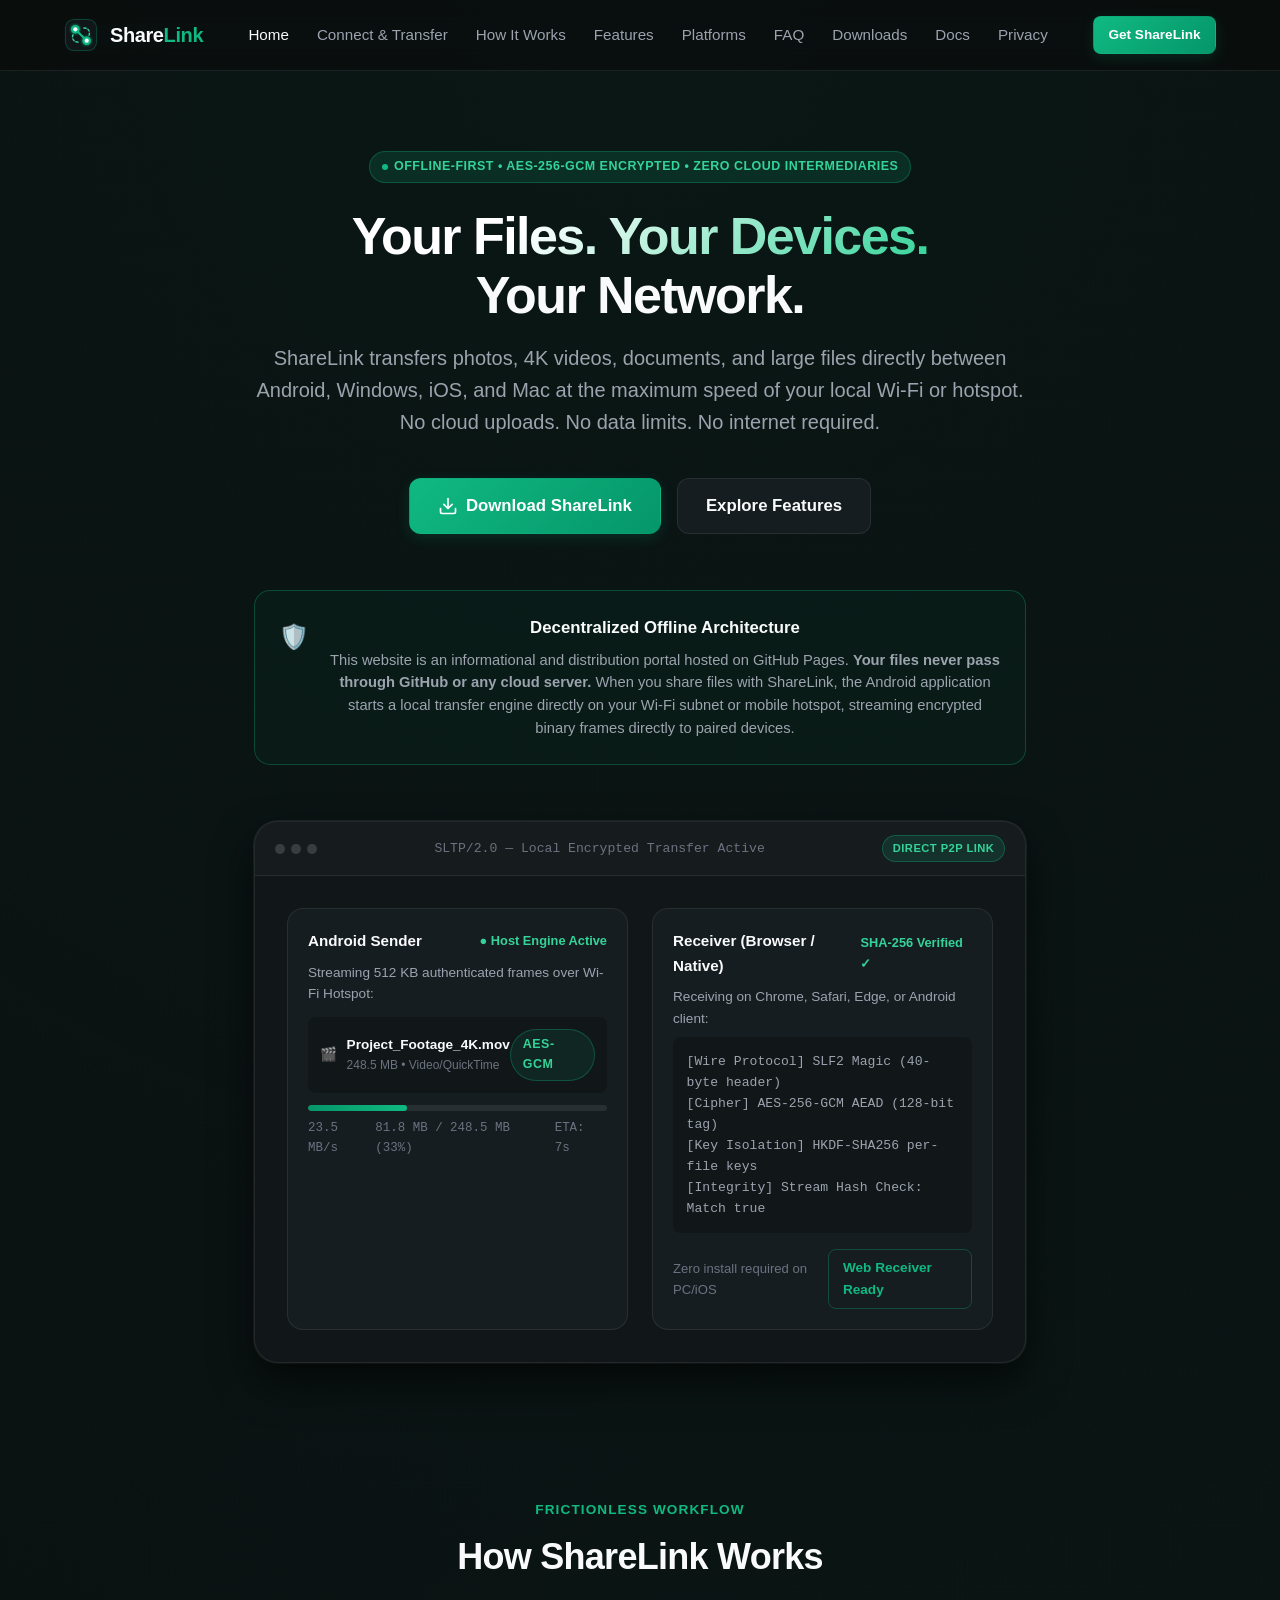
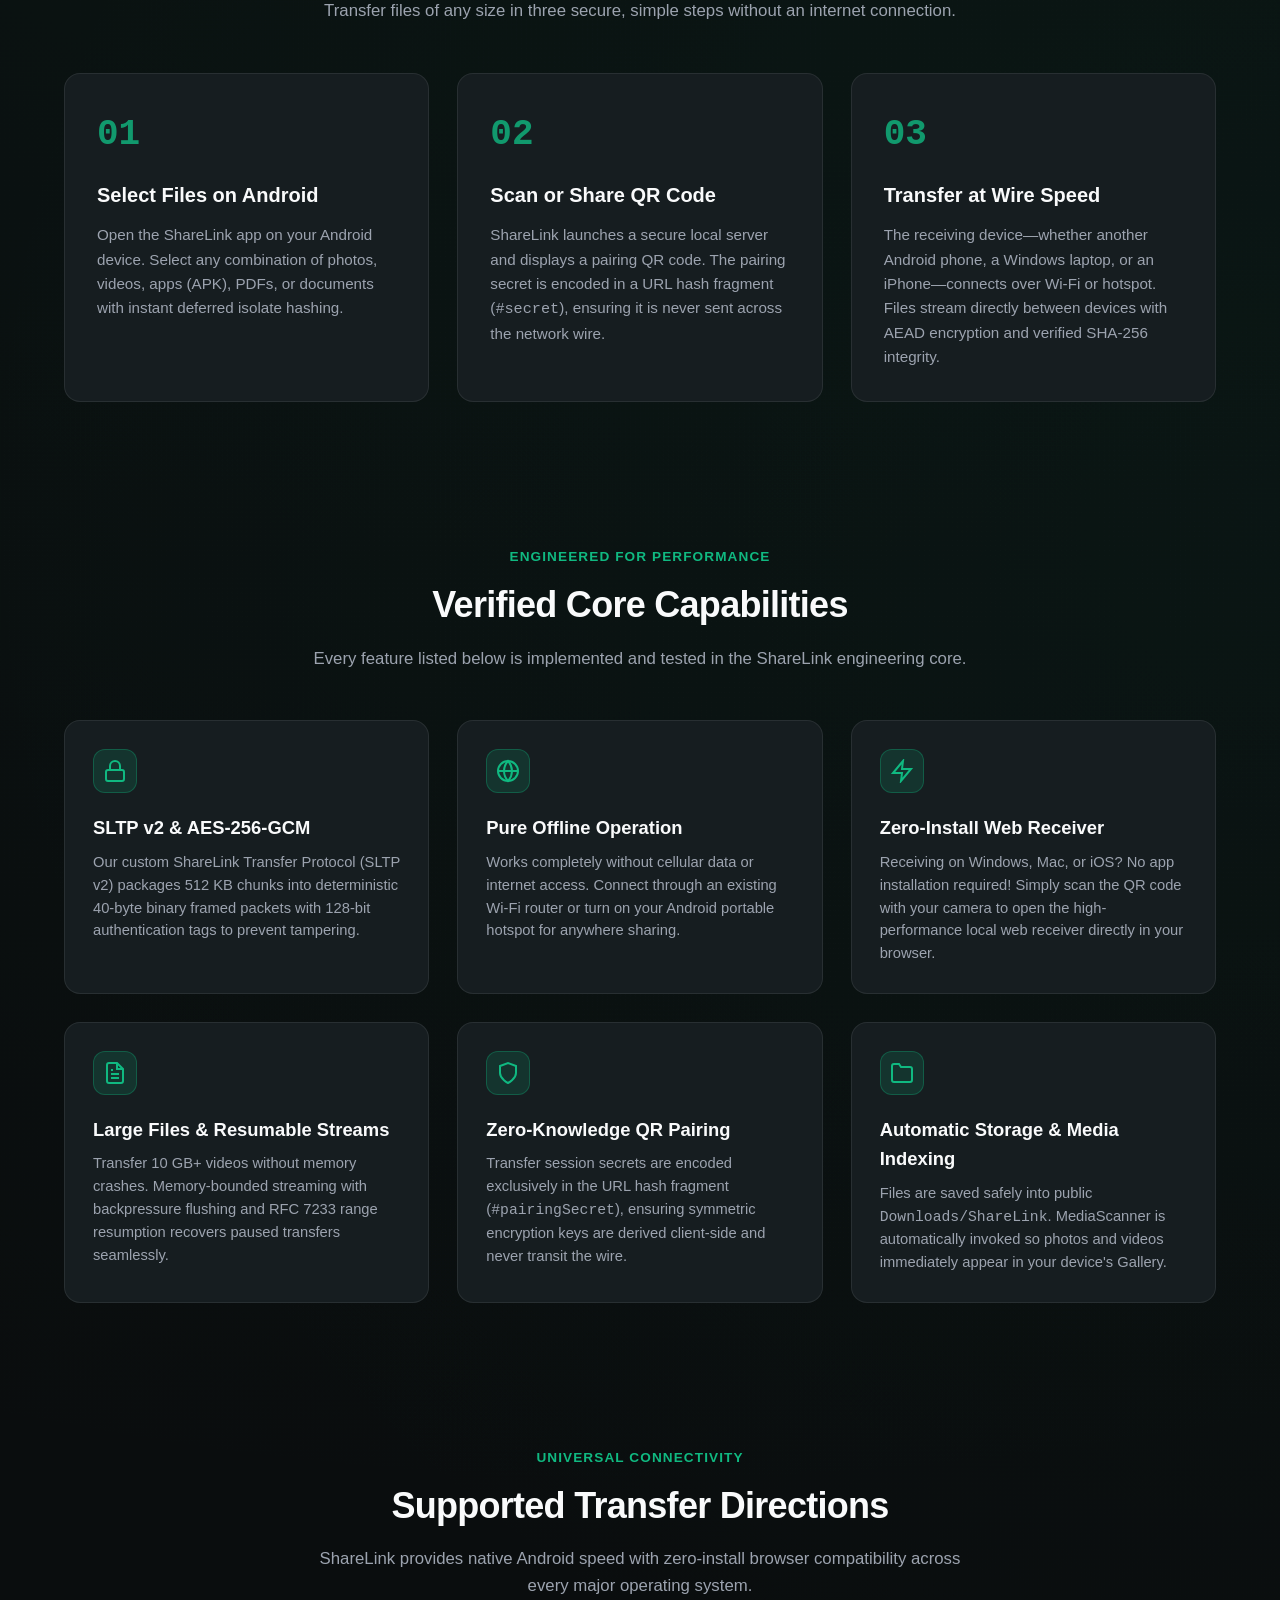
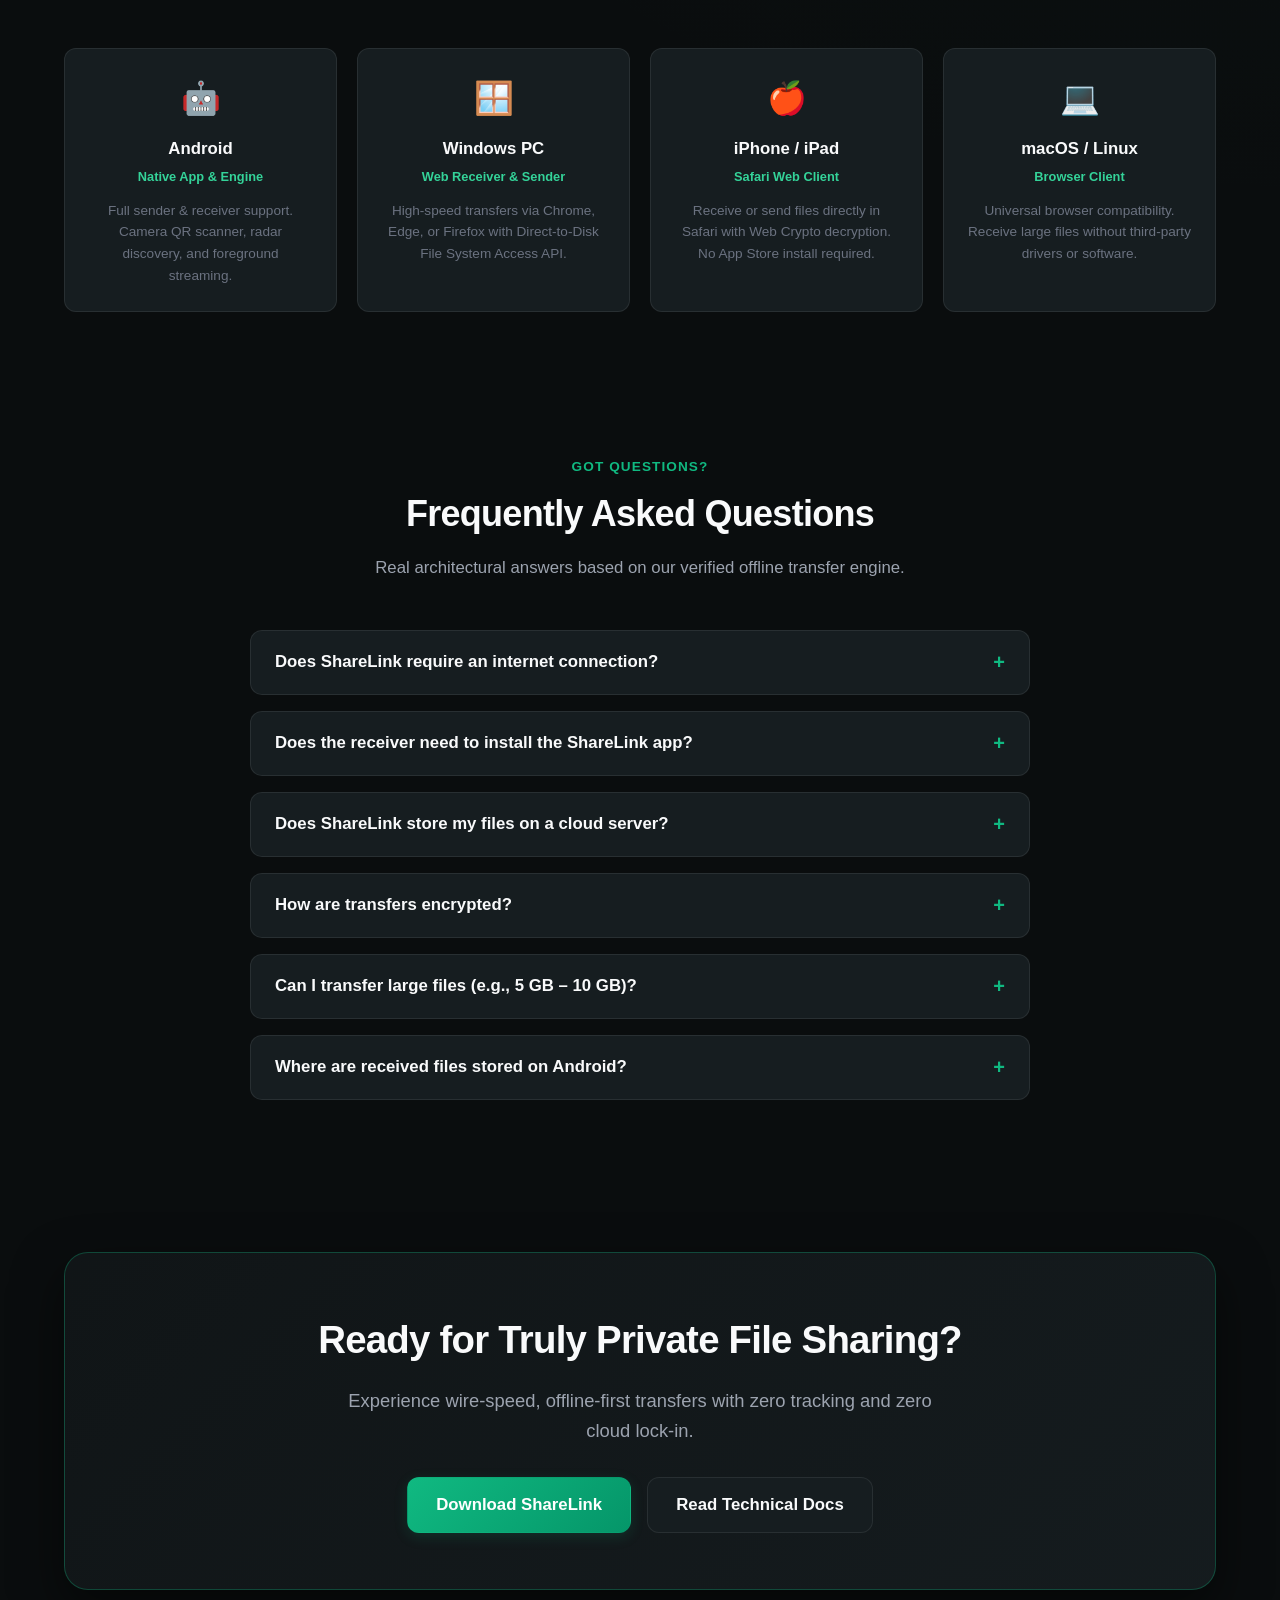
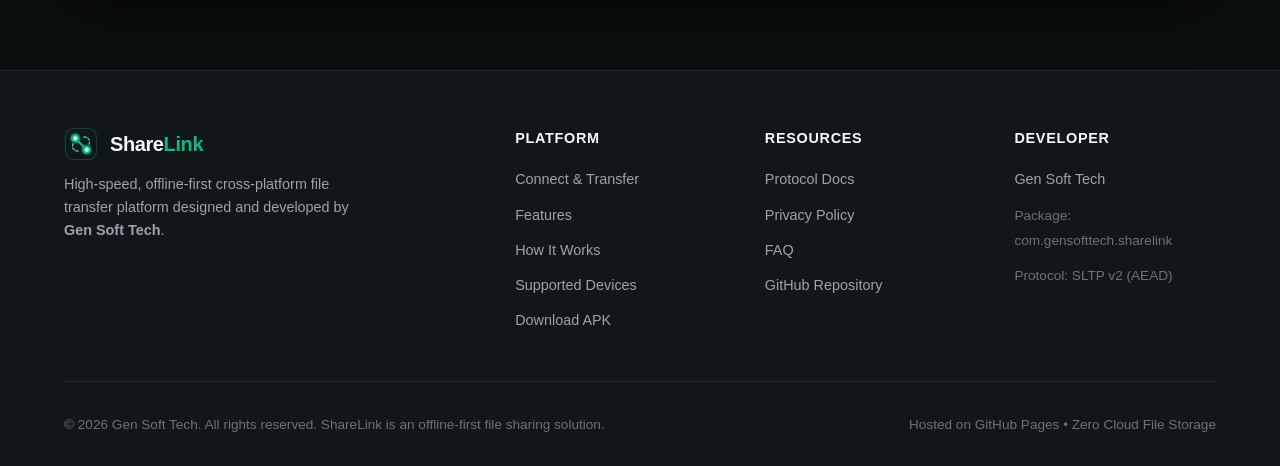
==== commit 1504897c: "feat: implement real cross-platform Connect & Transfer hub with QR scanner and dashboard" ====
--- a/index.html
+++ b/index.html
@@ -21,6 +21,7 @@
       <nav>
         <ul class="nav-links" id="navLinks">
           <li><a href="./" class="active">Home</a></li>
+          <li><a href="connect.html">Connect &amp; Transfer</a></li>
           <li><a href="#how-it-works">How It Works</a></li>
           <li><a href="#features">Features</a></li>
           <li><a href="#platforms">Platforms</a></li>
@@ -406,6 +407,7 @@
         <div class="footer-col">
           <h5>Platform</h5>
           <ul>
+            <li><a href="connect.html">Connect &amp; Transfer</a></li>
             <li><a href="./#features">Features</a></li>
             <li><a href="./#how-it-works">How It Works</a></li>
             <li><a href="./#platforms">Supported Devices</a></li>
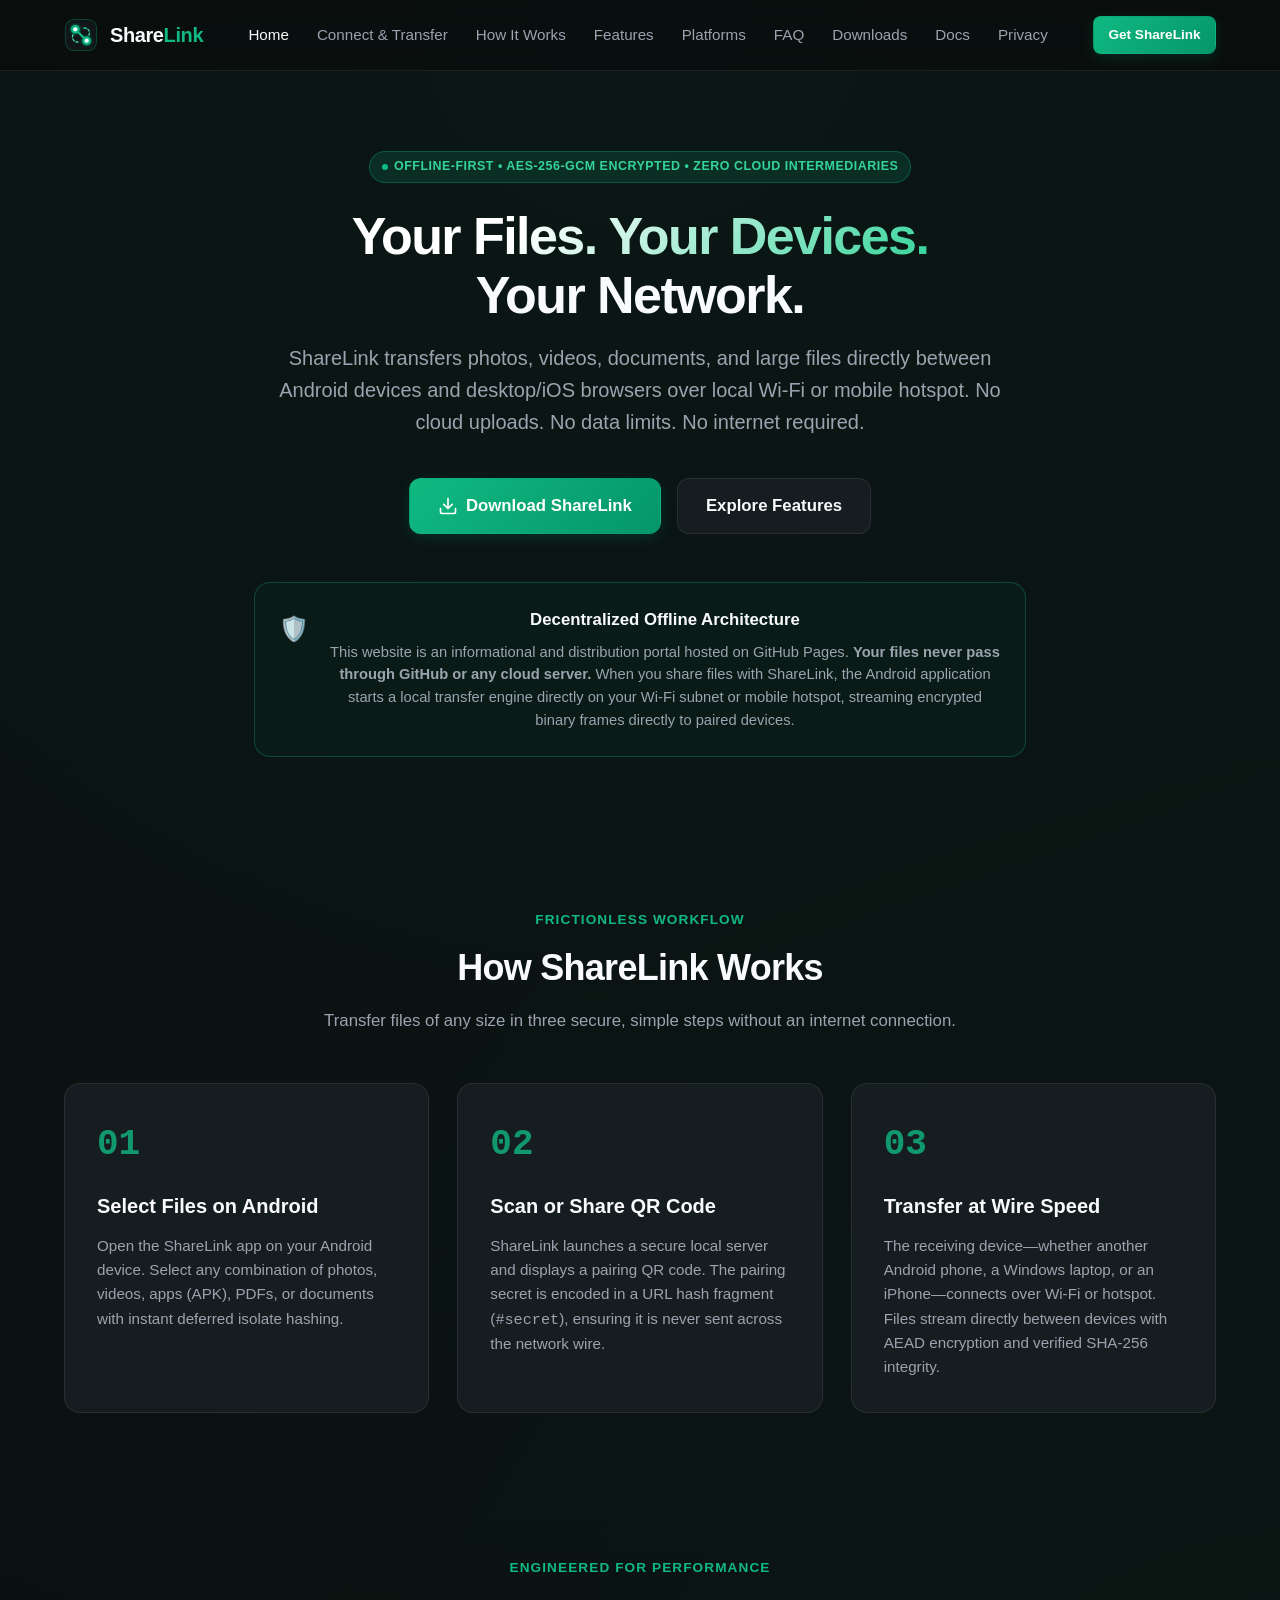
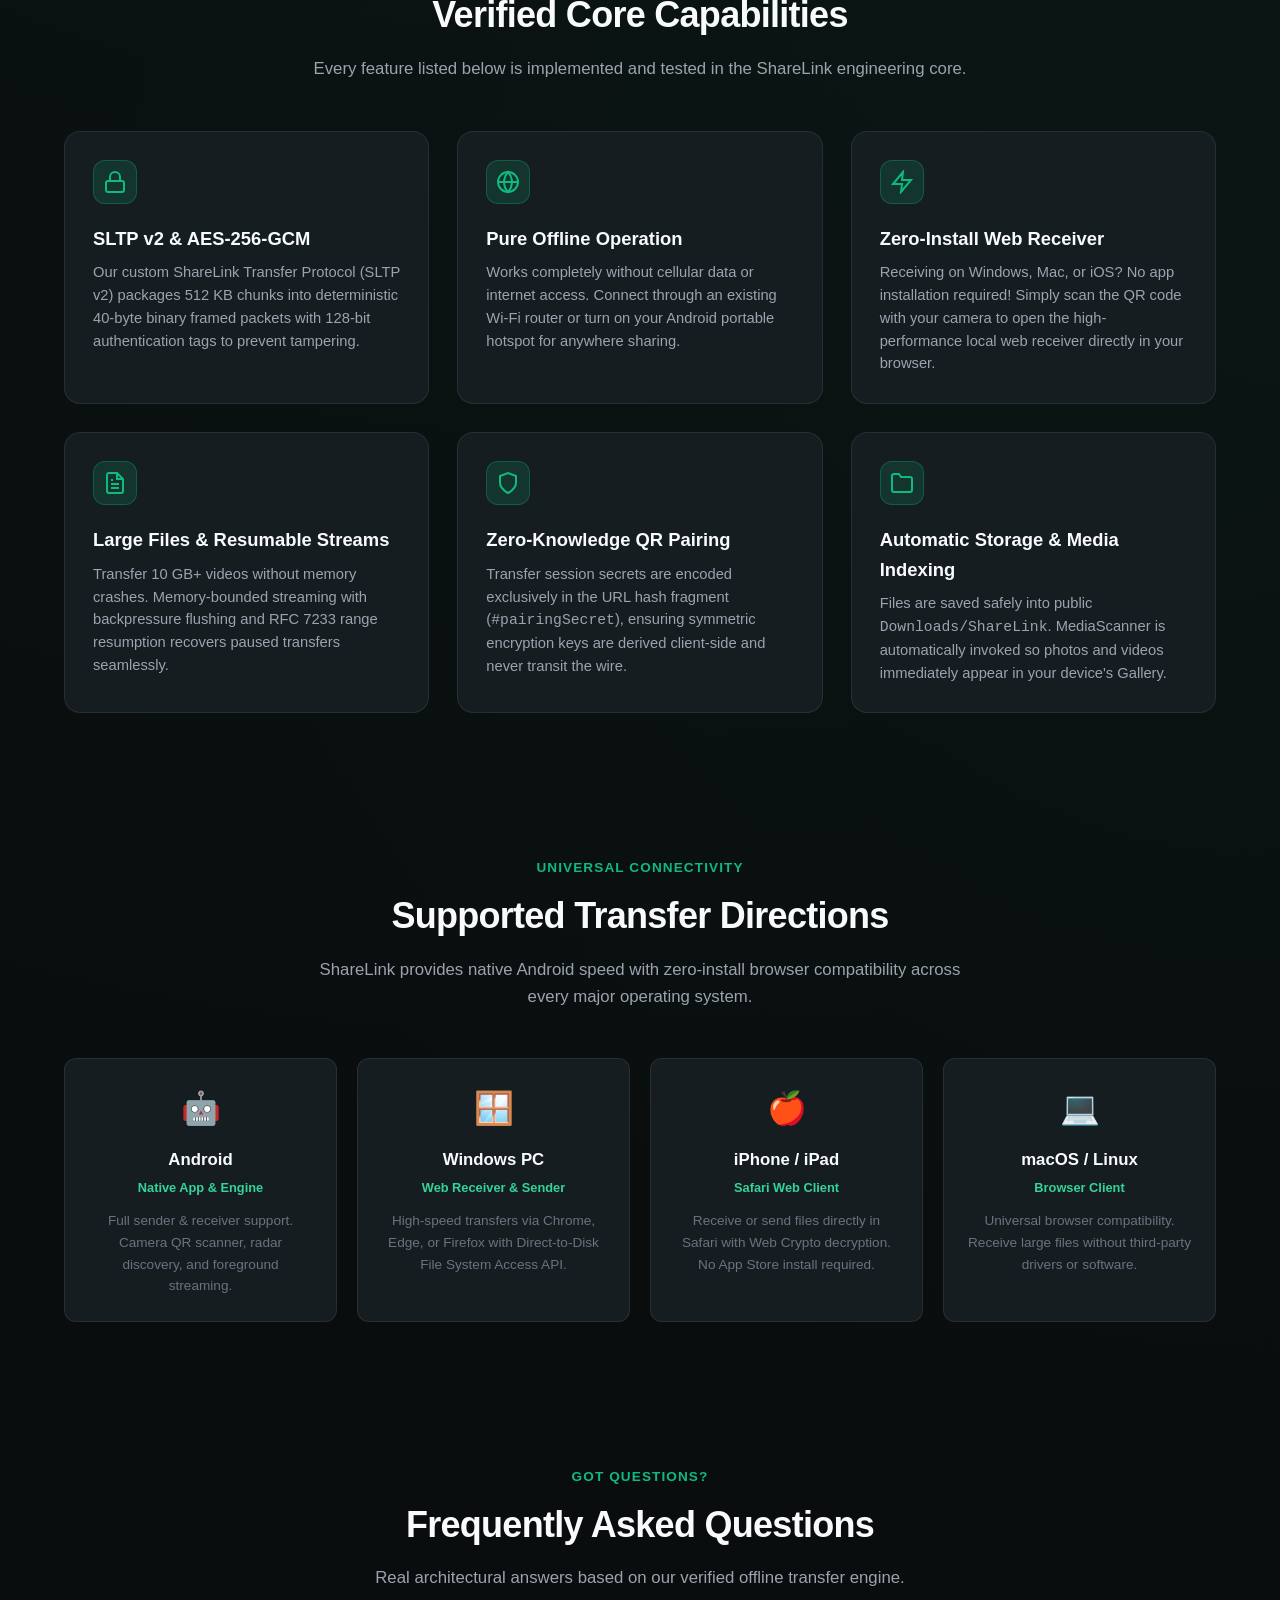
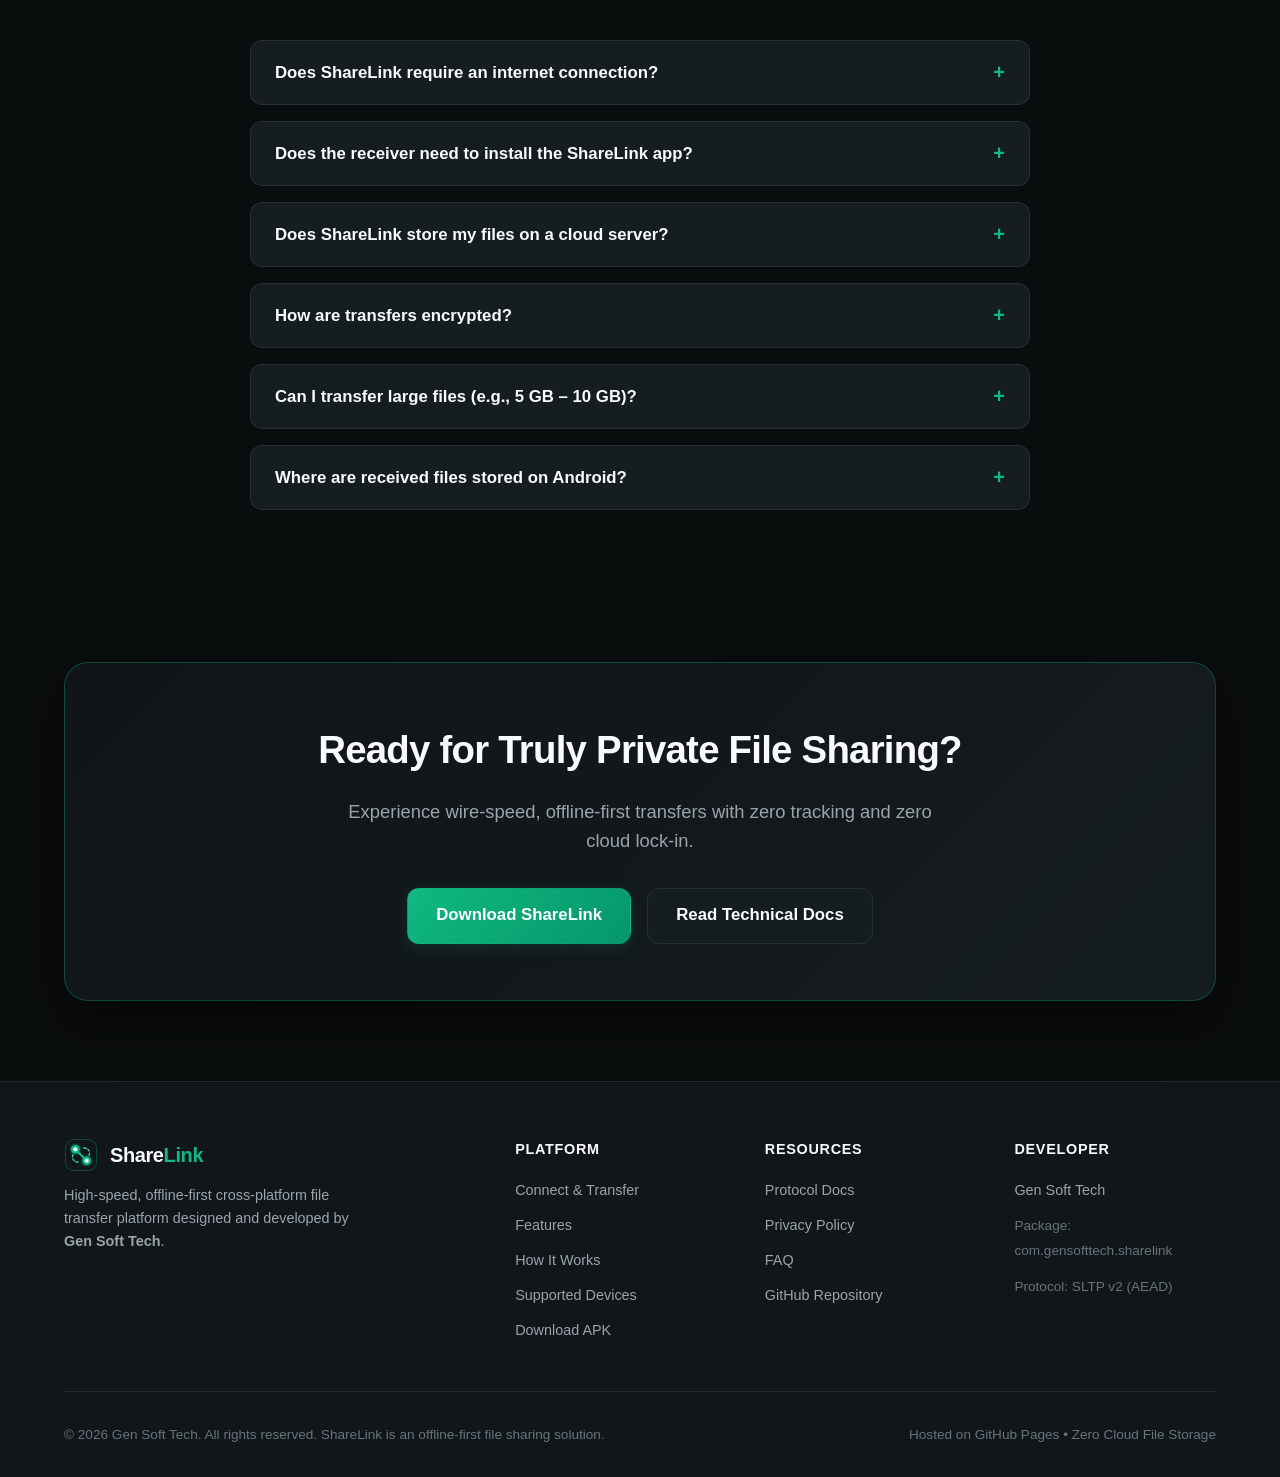
==== commit ed52b4c1: "refactor: Remove simulated transfer demonstration panel and align product claims" ====
--- a/index.html
+++ b/index.html
@@ -53,7 +53,7 @@
         </h1>
 
         <p class="hero-subtitle">
-          ShareLink transfers photos, 4K videos, documents, and large files directly between Android, Windows, iOS, and Mac at the maximum speed of your local Wi-Fi or hotspot. No cloud uploads. No data limits. No internet required.
+          ShareLink transfers photos, videos, documents, and large files directly between Android devices and desktop/iOS browsers over local Wi-Fi or mobile hotspot. No cloud uploads. No data limits. No internet required.
         </p>
 
         <div class="hero-actions">
@@ -76,73 +76,6 @@
             <p>
               This website is an informational and distribution portal hosted on GitHub Pages. <strong>Your files never pass through GitHub or any cloud server.</strong> When you share files with ShareLink, the Android application starts a local transfer engine directly on your Wi-Fi subnet or mobile hotspot, streaming encrypted binary frames directly to paired devices.
             </p>
-          </div>
-        </div>
-
-        <!-- Hero UI Preview Showcase -->
-        <div class="preview-container">
-          <div class="app-mockup">
-            <div class="mockup-header">
-              <div class="mockup-dots">
-                <span></span><span></span><span></span>
-              </div>
-              <div class="mockup-title">SLTP/2.0 — Local Encrypted Transfer Active</div>
-              <div class="badge" style="font-size: 0.7rem; padding: 0.2rem 0.6rem;">Direct P2P Link</div>
-            </div>
-
-            <div class="mockup-body">
-              <!-- Sender Pane -->
-              <div class="mockup-pane">
-                <div class="pane-title">
-                  <span>Android Sender</span>
-                  <span style="color: var(--accent-light); font-size: 0.8rem;">● Host Engine Active</span>
-                </div>
-                <p style="font-size: 0.85rem; color: var(--text-secondary); margin-bottom: 0.5rem;">
-                  Streaming 512 KB authenticated frames over Wi-Fi Hotspot:
-                </p>
-                <div class="transfer-file-item">
-                  <div class="file-info">
-                    <span class="file-icon">🎬</span>
-                    <div>
-                      <div style="font-weight: 600;">Project_Footage_4K.mov</div>
-                      <div style="font-size: 0.75rem; color: var(--text-muted);">248.5 MB • Video/QuickTime</div>
-                    </div>
-                  </div>
-                  <span class="badge" style="background: rgba(16, 185, 129, 0.1);">AES-GCM</span>
-                </div>
-
-                <div class="transfer-progress-bar">
-                  <div class="progress-fill" id="simProgressFill"></div>
-                </div>
-
-                <div class="stats-row">
-                  <span id="simSpeed">26.4 MB/s</span>
-                  <span id="simBytes">198.2 MB / 248.5 MB (80%)</span>
-                  <span>ETA: <span id="simEta">2s</span></span>
-                </div>
-              </div>
-
-              <!-- Receiver Pane -->
-              <div class="mockup-pane">
-                <div class="pane-title">
-                  <span>Receiver (Browser / Native)</span>
-                  <span style="color: var(--accent-light); font-size: 0.8rem;">SHA-256 Verified ✓</span>
-                </div>
-                <p style="font-size: 0.85rem; color: var(--text-secondary); margin-bottom: 0.5rem;">
-                  Receiving on Chrome, Safari, Edge, or Android client:
-                </p>
-                <div style="background-color: var(--bg-surface); padding: 0.85rem; border-radius: var(--radius-sm); font-size: 0.82rem; font-family: var(--font-mono); color: var(--text-secondary);">
-                  <div>[Wire Protocol] SLF2 Magic (40-byte header)</div>
-                  <div>[Cipher] AES-256-GCM AEAD (128-bit tag)</div>
-                  <div>[Key Isolation] HKDF-SHA256 per-file keys</div>
-                  <div>[Integrity] Stream Hash Check: Match true</div>
-                </div>
-                <div style="margin-top: 1rem; display: flex; justify-content: space-between; align-items: center;">
-                  <span style="font-size: 0.82rem; color: var(--text-muted);">Zero install required on PC/iOS</span>
-                  <span class="btn btn-outline btn-sm" style="pointer-events: none;">Web Receiver Ready</span>
-                </div>
-              </div>
-            </div>
           </div>
         </div>
 
--- a/css/style.css
+++ b/css/style.css
@@ -385,7 +385,7 @@
   border: 1px solid var(--border-accent);
   border-radius: var(--radius-lg);
   padding: 1.5rem;
-  margin: 3.5rem 0;
+  margin: 3rem 0 1rem;
   display: flex;
   align-items: flex-start;
   gap: 1.25rem;
